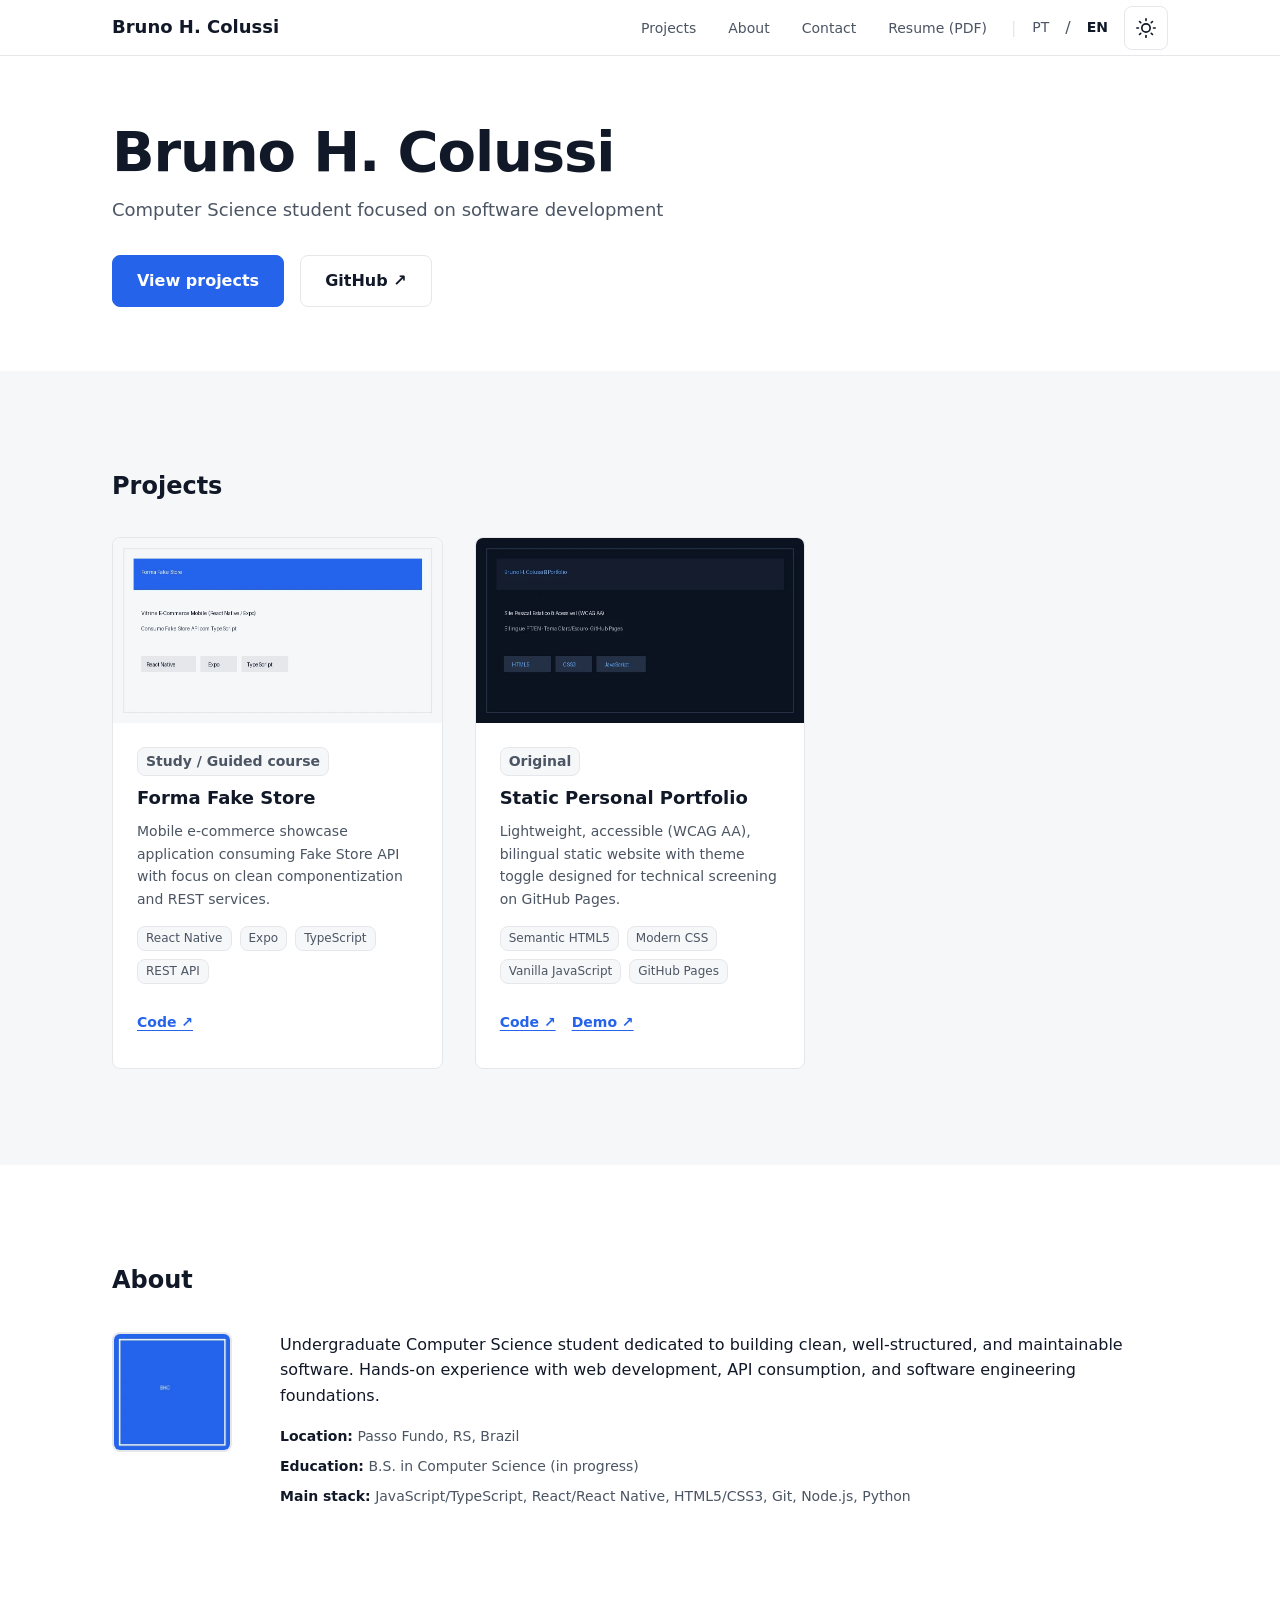
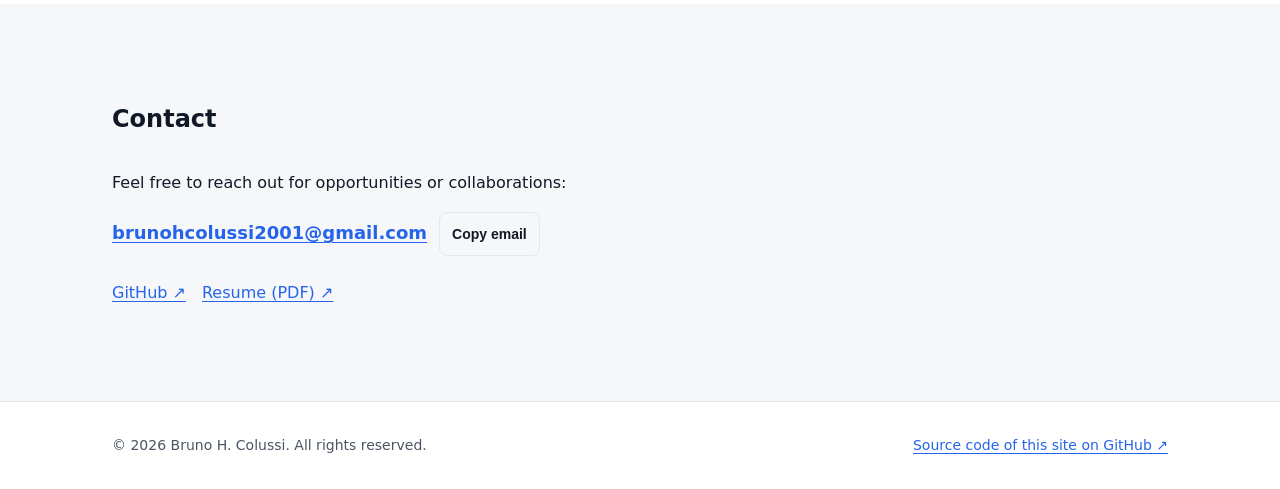
==== en/index.html @ cbc651db "feat: release portfolio v1.0 (estatico, acessivel, bilingue)" ====
<!DOCTYPE html>
<html lang="en">
<head>
  <meta charset="UTF-8">
  <meta name="viewport" content="width=device-width, initial-scale=1.0">
  <title>Bruno H. Colussi — Portfolio</title>
  <meta name="description" content="Computer Science student focused on software development. Passo Fundo, RS, Brazil. Projects, education and contact.">
  <meta name="theme-color" content="#FFFFFF">

  <!-- SEO & Open Graph -->
  <link rel="canonical" href="https://brunohcolussi.github.io/en/">
  <link rel="alternate" hreflang="pt-BR" href="https://brunohcolussi.github.io/">
  <link rel="alternate" hreflang="en" href="https://brunohcolussi.github.io/en/">
  <link rel="alternate" hreflang="x-default" href="https://brunohcolussi.github.io/">

  <meta property="og:type" content="website">
  <meta property="og:url" content="https://brunohcolussi.github.io/en/">
  <meta property="og:title" content="Bruno H. Colussi — Portfolio">
  <meta property="og:description" content="Computer Science student focused on software development. Passo Fundo, RS, Brazil.">
  <meta property="og:image" content="https://brunohcolussi.github.io/assets/img/social/og-image.webp">

  <meta name="twitter:card" content="summary_large_image">
  <meta name="twitter:title" content="Bruno H. Colussi — Portfolio">
  <meta name="twitter:description" content="Computer Science student focused on software development. Passo Fundo, RS, Brazil.">
  <meta name="twitter:image" content="https://brunohcolussi.github.io/assets/img/social/og-image.webp">

  <!-- Theme anti-flash script -->
  <script>
    (function() {
      var saved = localStorage.getItem('theme');
      if (saved === 'dark' || (!saved && window.matchMedia('(prefers-color-scheme: dark)').matches)) {
        document.documentElement.setAttribute('data-theme', 'dark');
      } else {
        document.documentElement.setAttribute('data-theme', 'light');
      }
    })();
  </script>

  <link rel="stylesheet" href="../assets/css/style.css">
</head>
<body>
  <a href="#main-content" class="skip-link">Skip to main content</a>

  <!-- FIXED HEADER -->
  <header class="site-header">
    <div class="container header-inner">
      <a href="#hero" class="brand" aria-label="Go to top">Bruno H. Colussi</a>

      <div class="nav-group">
        <nav aria-label="Primary navigation">
          <ul class="nav-menu">
            <li><a href="#projects" class="nav-link">Projects</a></li>
            <li><a href="#about" class="nav-link">About</a></li>
            <li><a href="#contact" class="nav-link">Contact</a></li>
            <li><a href="../curriculo.pdf" class="nav-link" target="_blank" rel="noopener">Resume (PDF)</a></li>
          </ul>
        </nav>

        <div class="actions-group">
          <span aria-hidden="true" style="color: var(--border);">|</span>
          <a href="../index.html" class="lang-switch" aria-label="Versão em Português">PT</a>
          <span aria-hidden="true" style="color: var(--text-muted);">/</span>
          <a href="index.html" class="lang-switch" aria-current="true" aria-label="English version (current)">EN</a>

          <button id="theme-toggle" class="btn-icon" type="button" aria-pressed="false" aria-label="Toggle color theme" data-title-light="Switch to dark theme" data-title-dark="Switch to light theme">
            <svg width="20" height="20" viewBox="0 0 24 24" fill="none" stroke="currentColor" stroke-width="2" stroke-linecap="round" stroke-linejoin="round" aria-hidden="true">
              <circle cx="12" cy="12" r="5"></circle>
              <line x1="12" y1="1" x2="12" y2="3"></line>
              <line x1="12" y1="21" x2="12" y2="23"></line>
              <line x1="4.22" y1="4.22" x2="5.64" y2="5.64"></line>
              <line x1="18.36" y1="18.36" x2="19.78" y2="19.78"></line>
              <line x1="1" y1="12" x2="3" y2="12"></line>
              <line x1="21" y1="12" x2="23" y2="12"></line>
              <line x1="4.22" y1="19.78" x2="5.64" y2="18.36"></line>
              <line x1="18.36" y1="5.64" x2="19.78" y2="4.22"></line>
            </svg>
          </button>

          <button id="menu-toggle" class="btn-icon menu-toggle" type="button" aria-expanded="false" aria-controls="mobile-drawer" aria-label="Open navigation menu">
            <svg width="20" height="20" viewBox="0 0 24 24" fill="none" stroke="currentColor" stroke-width="2" stroke-linecap="round" stroke-linejoin="round" aria-hidden="true">
              <line x1="3" y1="12" x2="21" y2="12"></line>
              <line x1="3" y1="6" x2="21" y2="6"></line>
              <line x1="3" y1="18" x2="21" y2="18"></line>
            </svg>
          </button>
        </div>
      </div>
    </div>

    <!-- Mobile Drawer -->
    <div id="mobile-drawer" class="mobile-drawer">
      <ul class="mobile-menu-list">
        <li><a href="#projects" class="nav-link">Projects</a></li>
        <li><a href="#about" class="nav-link">About</a></li>
        <li><a href="#contact" class="nav-link">Contact</a></li>
        <li><a href="../curriculo.pdf" class="nav-link" target="_blank" rel="noopener">Resume (PDF)</a></li>
      </ul>
    </div>
  </header>

  <main id="main-content">
    <!-- HERO SECTION -->
    <section id="hero" class="section hero">
      <div class="container">
        <h1 class="hero-title">Bruno H. Colussi</h1>
        <p class="hero-headline">Computer Science student focused on software development</p>
        <div class="hero-ctas">
          <a href="#projects" class="btn btn-primary">View projects</a>
          <a href="https://github.com/brunohcolussi" class="btn btn-secondary" target="_blank" rel="noopener">GitHub ↗</a>
        </div>
      </div>
    </section>

    <!-- PROJECTS -->
    <section id="projects" class="section section-alt">
      <div class="container">
        <h2 class="section-title">Projects</h2>
        <div class="projects-grid">

          <!-- Card 1: forma-fake-store -->
          <article class="project-card">
            <div class="project-img-wrapper">
              <img src="../assets/img/projects/forma-fake-store.webp" alt="Forma Fake Store mobile application interface showing products list" class="project-img" width="640" height="360" loading="lazy">
            </div>
            <div class="project-card-body">
              <span class="project-badge">Study / Guided course</span>
              <h3 class="project-title">Forma Fake Store</h3>
              <p class="project-desc">Mobile e-commerce showcase application consuming Fake Store API with focus on clean componentization and REST services.</p>
              <ul class="project-tags" aria-label="Technologies used">
                <li class="tag">React Native</li>
                <li class="tag">Expo</li>
                <li class="tag">TypeScript</li>
                <li class="tag">REST API</li>
              </ul>
              <div class="project-links">
                <a href="https://github.com/Vinicius-Hoffelder/forma-fake-store" target="_blank" rel="noopener">Code ↗</a>
              </div>
            </div>
          </article>

          <!-- Card 2: Personal Portfolio -->
          <article class="project-card">
            <div class="project-img-wrapper">
              <img src="../assets/img/projects/portfolio.webp" alt="Homepage of Bruno H. Colussi's personal website" class="project-img" width="640" height="360" loading="lazy">
            </div>
            <div class="project-card-body">
              <span class="project-badge">Original</span>
              <h3 class="project-title">Static Personal Portfolio</h3>
              <p class="project-desc">Lightweight, accessible (WCAG AA), bilingual static website with theme toggle designed for technical screening on GitHub Pages.</p>
              <ul class="project-tags" aria-label="Technologies used">
                <li class="tag">Semantic HTML5</li>
                <li class="tag">Modern CSS</li>
                <li class="tag">Vanilla JavaScript</li>
                <li class="tag">GitHub Pages</li>
              </ul>
              <div class="project-links">
                <a href="https://github.com/brunohcolussi/brunohcolussi.github.io" target="_blank" rel="noopener">Code ↗</a>
                <a href="https://brunohcolussi.github.io/en/" target="_blank" rel="noopener">Demo ↗</a>
              </div>
            </div>
          </article>

        </div>
      </div>
    </section>

    <!-- ABOUT -->
    <section id="about" class="section">
      <div class="container">
        <h2 class="section-title">About</h2>
        <div class="about-content">
          <img src="../assets/img/foto.webp" alt="Photo of Bruno H. Colussi" class="about-avatar" width="120" height="120" loading="lazy">
          <div class="about-details">
            <p class="about-bio">
              Undergraduate Computer Science student dedicated to building clean, well-structured, and maintainable software. Hands-on experience with web development, API consumption, and software engineering foundations.
            </p>
            <ul class="about-meta-list">
              <li class="about-meta-item"><strong>Location:</strong> Passo Fundo, RS, Brazil</li>
              <li class="about-meta-item"><strong>Education:</strong> B.S. in Computer Science (in progress)</li>
              <li class="about-meta-item"><strong>Main stack:</strong> JavaScript/TypeScript, React/React Native, HTML5/CSS3, Git, Node.js, Python</li>
            </ul>
          </div>
        </div>
      </div>
    </section>

    <!-- CONTACT -->
    <section id="contact" class="section section-alt">
      <div class="container">
        <h2 class="section-title">Contact</h2>
        <div class="contact-box">
          <p>Feel free to reach out for opportunities or collaborations:</p>
          <div class="contact-email-row">
            <a href="mailto:brunohcolussi2001@gmail.com" class="contact-email-link">brunohcolussi2001@gmail.com</a>
            <button id="btn-copy-email" type="button" class="btn btn-secondary copy-btn" data-feedback="Copied!">Copy email</button>
            <span id="copy-live-alert" class="sr-only" aria-live="polite" style="position: absolute; width: 1px; height: 1px; overflow: hidden; clip: rect(0,0,0,0);"></span>
          </div>
          <ul class="contact-links-list">
            <li><a href="https://github.com/brunohcolussi" target="_blank" rel="noopener">GitHub ↗</a></li>
            <li><a href="../curriculo.pdf" target="_blank" rel="noopener">Resume (PDF) ↗</a></li>
          </ul>
        </div>
      </div>
    </section>
  </main>

  <!-- FOOTER -->
  <footer class="site-footer">
    <div class="container footer-inner">
      <p>© 2026 Bruno H. Colussi. All rights reserved.</p>
      <p><a href="https://github.com/brunohcolussi/brunohcolussi.github.io" target="_blank" rel="noopener">Source code of this site on GitHub ↗</a></p>
    </div>
  </footer>

  <script src="../assets/js/main.js"></script>
</body>
</html>
---- assets/css/style.css ----
/* ==========================================================================
   TOKENS DE DESIGN (SPECS.md Seção 7)
   ========================================================================== */
:root {
  /* Cores - Tema Claro (Padrão) */
  --bg: #FFFFFF;
  --surface: #F6F7F9;
  --text: #111827;
  --text-muted: #4B5563;
  --border: #E5E7EB;
  --accent: #2563EB;
  --accent-hover: #1D4ED8;
  --on-accent: #FFFFFF;

  /* Tipografia (Fontes de Sistema - D25) */
  --font-sans: system-ui, -apple-system, "Segoe UI", Roboto, "Helvetica Neue", Arial, sans-serif;
  --text-xl: clamp(2rem, 1.2rem + 3.2vw, 3.5rem);
  --text-lg: 1.5rem;
  --text-md: 1.125rem;
  --text-base: 1rem;
  --text-sm: 0.875rem;

  /* Espaçamentos */
  --space-1: 4px;
  --space-2: 8px;
  --space-3: 12px;
  --space-4: 16px;
  --space-5: 24px;
  --space-6: 32px;
  --space-7: 48px;
  --space-8: 64px;
  --space-9: 96px;

  /* Layout */
  --container: 1120px;
  --gutter: 20px;
  --section-y: 64px;
  --radius: 8px;
  --header-height: 56px;

  /* Transição */
  --transition: 150ms ease-out;
}

@media (min-width: 768px) {
  :root {
    --gutter: 32px;
  }
}

@media (min-width: 1024px) {
  :root {
    --section-y: 96px;
  }
}

/* Tema Escuro - Automático via Sistema */
@media (prefers-color-scheme: dark) {
  :root:not([data-theme="light"]) {
    --bg: #0B1220;
    --surface: #131C2E;
    --text: #E5E7EB;
    --text-muted: #9CA3AF;
    --border: #243044;
    --accent: #60A5FA;
    --accent-hover: #93C5FD;
    --on-accent: #0B1220;
  }
}

/* Tema Escuro - Forçado via Atributo */
[data-theme="dark"] {
  --bg: #0B1220;
  --surface: #131C2E;
  --text: #E5E7EB;
  --text-muted: #9CA3AF;
  --border: #243044;
  --accent: #60A5FA;
  --accent-hover: #93C5FD;
  --on-accent: #0B1220;
}

/* Tema Claro - Forçado via Atributo */
[data-theme="light"] {
  --bg: #FFFFFF;
  --surface: #F6F7F9;
  --text: #111827;
  --text-muted: #4B5563;
  --border: #E5E7EB;
  --accent: #2563EB;
  --accent-hover: #1D4ED8;
  --on-accent: #FFFFFF;
}

/* ==========================================================================
   RESET E BASE
   ========================================================================== */
*, *::before, *::after {
  box-sizing: border-box;
  margin: 0;
  padding: 0;
}

html {
  font-family: var(--font-sans);
  font-size: 16px;
  line-height: 1.6;
  color: var(--text);
  background-color: var(--bg);
  scroll-behavior: smooth;
  -webkit-text-size-adjust: 100%;
}

@media (prefers-reduced-motion: reduce) {
  html {
    scroll-behavior: auto;
  }
  *, *::before, *::after {
    animation-duration: 0.01ms !important;
    animation-iteration-count: 1 !important;
    transition-duration: 0.01ms !important;
    scroll-behavior: auto !important;
  }
}

body {
  min-height: 100vh;
  display: flex;
  flex-direction: column;
}

img {
  max-width: 100%;
  height: auto;
  display: block;
}

a {
  color: var(--accent);
  text-decoration: underline;
  text-underline-offset: 3px;
  transition: color var(--transition);
}

a:hover {
  color: var(--accent-hover);
}

:focus-visible {
  outline: 3px solid var(--accent);
  outline-offset: 2px;
}

/* Skip Link (Acessibilidade) */
.skip-link {
  position: absolute;
  top: -100px;
  left: var(--space-4);
  background: var(--accent);
  color: var(--on-accent);
  padding: var(--space-2) var(--space-4);
  border-radius: var(--radius);
  text-decoration: none;
  font-weight: 600;
  z-index: 1000;
  transition: top var(--transition);
}

.skip-link:focus {
  top: var(--space-4);
}

/* Layout Utilitários */
.container {
  width: 100%;
  max-width: var(--container);
  margin-left: auto;
  margin-right: auto;
  padding-left: var(--gutter);
  padding-right: var(--gutter);
}

.section {
  padding-top: var(--section-y);
  padding-bottom: var(--section-y);
  scroll-margin-top: var(--header-height);
}

.section-alt {
  background-color: var(--surface);
}

.section-title {
  font-size: var(--text-lg);
  font-weight: 700;
  margin-bottom: var(--space-6);
  color: var(--text);
}

/* ==========================================================================
   HEADER E NAVEGAÇÃO
   ========================================================================== */
.site-header {
  position: sticky;
  top: 0;
  left: 0;
  width: 100%;
  height: var(--header-height);
  background-color: var(--bg);
  border-bottom: 1px solid var(--border);
  z-index: 100;
}

.header-inner {
  display: flex;
  align-items: center;
  justify-content: space-between;
  height: 100%;
}

.brand {
  font-size: var(--text-md);
  font-weight: 700;
  color: var(--text);
  text-decoration: none;
}

.nav-group {
  display: flex;
  align-items: center;
  gap: var(--space-4);
}

.nav-menu {
  display: none;
  list-style: none;
  gap: var(--space-4);
}

.nav-link {
  font-size: var(--text-sm);
  color: var(--text-muted);
  text-decoration: none;
  padding: var(--space-2);
  border-radius: var(--radius);
  transition: color var(--transition);
}

.nav-link:hover,
.nav-link[aria-current="page"] {
  color: var(--text);
  font-weight: 600;
}

.actions-group {
  display: flex;
  align-items: center;
  gap: var(--space-2);
}

.btn-icon {
  display: inline-flex;
  align-items: center;
  justify-content: center;
  min-width: 44px;
  min-height: 44px;
  background: transparent;
  border: 1px solid var(--border);
  border-radius: var(--radius);
  color: var(--text);
  cursor: pointer;
  padding: var(--space-2);
  transition: background-color var(--transition), border-color var(--transition);
}

.btn-icon:hover {
  background-color: var(--surface);
}

.lang-switch {
  font-size: var(--text-sm);
  text-decoration: none;
  color: var(--text-muted);
  padding: var(--space-2);
  min-height: 44px;
  display: inline-flex;
  align-items: center;
}

.lang-switch[aria-current="true"] {
  font-weight: 700;
  color: var(--text);
}

.menu-toggle {
  display: inline-flex;
}

@media (min-width: 768px) {
  .nav-menu {
    display: flex;
  }
  .menu-toggle {
    display: none;
  }
}

/* Mobile Drawer Menu */
.mobile-drawer {
  display: none;
  position: fixed;
  top: var(--header-height);
  left: 0;
  width: 100%;
  background-color: var(--bg);
  border-bottom: 1px solid var(--border);
  padding: var(--space-4) var(--gutter);
  z-index: 99;
}

.mobile-drawer.is-open {
  display: block;
}

.mobile-menu-list {
  list-style: none;
  display: flex;
  flex-direction: column;
  gap: var(--space-2);
}

.mobile-menu-list .nav-link {
  display: block;
  padding: var(--space-3) 0;
  font-size: var(--text-md);
}

/* ==========================================================================
   HERO SECTION
   ========================================================================== */
.hero {
  padding-top: var(--space-8);
  padding-bottom: var(--space-8);
}

.hero-title {
  font-size: var(--text-xl);
  font-weight: 800;
  line-height: 1.15;
  letter-spacing: -0.02em;
  color: var(--text);
  margin-bottom: var(--space-3);
}

.hero-headline {
  font-size: var(--text-md);
  color: var(--text-muted);
  max-width: 650px;
  line-height: 1.5;
  margin-bottom: var(--space-6);
}

.hero-ctas {
  display: flex;
  flex-wrap: wrap;
  gap: var(--space-4);
}

.btn {
  display: inline-flex;
  align-items: center;
  justify-content: center;
  min-height: 44px;
  padding: var(--space-3) var(--space-5);
  border-radius: var(--radius);
  font-size: var(--text-base);
  font-weight: 600;
  text-decoration: none;
  cursor: pointer;
  transition: background-color var(--transition), color var(--transition), border-color var(--transition);
}

.btn-primary {
  background-color: var(--accent);
  color: var(--on-accent);
  border: 1px solid var(--accent);
}

.btn-primary:hover {
  background-color: var(--accent-hover);
  border-color: var(--accent-hover);
  color: var(--on-accent);
}

.btn-secondary {
  background-color: transparent;
  color: var(--text);
  border: 1px solid var(--border);
}

.btn-secondary:hover {
  background-color: var(--surface);
  color: var(--text);
}

/* ==========================================================================
   PROJETOS (GRADE E CARDS)
   ========================================================================== */
.projects-grid {
  display: grid;
  grid-template-columns: 1fr;
  gap: var(--space-6);
}

@media (min-width: 768px) {
  .projects-grid {
    grid-template-columns: repeat(2, 1fr);
  }
}

@media (min-width: 1024px) {
  .projects-grid {
    grid-template-columns: repeat(3, 1fr);
  }
}

.project-card {
  background-color: var(--bg);
  border: 1px solid var(--border);
  border-radius: var(--radius);
  overflow: hidden;
  display: flex;
  flex-direction: column;
  transition: transform var(--transition), box-shadow var(--transition);
}

.project-card:hover {
  transform: translateY(-2px);
  box-shadow: 0 4px 12px rgba(0, 0, 0, 0.05);
}

.project-img-wrapper {
  position: relative;
  width: 100%;
  aspect-ratio: 16 / 9;
  background-color: var(--surface);
  overflow: hidden;
}

.project-img {
  width: 100%;
  height: 100%;
  object-fit: cover;
}

.project-card-body {
  padding: var(--space-5);
  display: flex;
  flex-direction: column;
  flex-grow: 1;
}

.project-badge {
  display: inline-block;
  align-self: flex-start;
  font-size: var(--text-sm);
  font-weight: 600;
  color: var(--text-muted);
  background-color: var(--surface);
  padding: 2px var(--space-2);
  border-radius: var(--radius);
  margin-bottom: var(--space-2);
  border: 1px solid var(--border);
}

.project-title {
  font-size: var(--text-md);
  font-weight: 700;
  margin-bottom: var(--space-2);
  color: var(--text);
}

.project-desc {
  font-size: var(--text-sm);
  color: var(--text-muted);
  margin-bottom: var(--space-4);
  flex-grow: 1;
}

.project-tags {
  display: flex;
  flex-wrap: wrap;
  gap: var(--space-2);
  list-style: none;
  margin-bottom: var(--space-4);
}

.tag {
  font-size: 0.75rem;
  font-weight: 500;
  color: var(--text-muted);
  background-color: var(--surface);
  border: 1px solid var(--border);
  padding: 2px var(--space-2);
  border-radius: var(--radius);
}

.project-links {
  display: flex;
  gap: var(--space-4);
  align-items: center;
}

.project-links a {
  font-size: var(--text-sm);
  font-weight: 600;
  display: inline-flex;
  align-items: center;
  gap: 4px;
  min-height: 44px;
}

/* ==========================================================================
   SOBRE
   ========================================================================== */
.about-content {
  display: flex;
  flex-direction: column;
  gap: var(--space-6);
}

@media (min-width: 768px) {
  .about-content {
    flex-direction: row;
    align-items: flex-start;
    gap: var(--space-7);
  }
}

.about-avatar {
  width: 96px;
  height: 96px;
  border-radius: var(--radius);
  object-fit: cover;
  border: 2px solid var(--border);
  flex-shrink: 0;
}

@media (min-width: 1024px) {
  .about-avatar {
    width: 120px;
    height: 120px;
  }
}

.about-details {
  flex-grow: 1;
}

.about-bio {
  font-size: var(--text-base);
  color: var(--text);
  line-height: 1.6;
  margin-bottom: var(--space-4);
}

.about-meta-list {
  list-style: none;
  display: flex;
  flex-direction: column;
  gap: var(--space-2);
}

.about-meta-item {
  font-size: var(--text-sm);
  color: var(--text-muted);
}

.about-meta-item strong {
  color: var(--text);
}

/* ==========================================================================
   CONTATO
   ========================================================================== */
.contact-box {
  display: flex;
  flex-direction: column;
  gap: var(--space-4);
  max-width: 600px;
}

.contact-email-row {
  display: flex;
  align-items: center;
  flex-wrap: wrap;
  gap: var(--space-3);
}

.contact-email-link {
  font-size: var(--text-md);
  font-weight: 600;
}

.copy-btn {
  font-size: var(--text-sm);
  padding: var(--space-2) var(--space-3);
  min-height: 44px;
  cursor: pointer;
}

.contact-links-list {
  list-style: none;
  display: flex;
  flex-wrap: wrap;
  gap: var(--space-4);
  margin-top: var(--space-2);
}

/* ==========================================================================
   FOOTER
   ========================================================================== */
.site-footer {
  margin-top: auto;
  border-top: 1px solid var(--border);
  padding: var(--space-6) 0;
  font-size: var(--text-sm);
  color: var(--text-muted);
}

.footer-inner {
  display: flex;
  flex-direction: column;
  gap: var(--space-2);
  align-items: flex-start;
}

@media (min-width: 768px) {
  .footer-inner {
    flex-direction: row;
    justify-content: space-between;
    align-items: center;
  }
}

/* ==========================================================================
   PÁGINA 404
   ========================================================================== */
.error-page-container {
  padding-top: var(--space-9);
  padding-bottom: var(--space-9);
  text-align: center;
}

.error-code {
  font-size: var(--text-xl);
  font-weight: 800;
  color: var(--accent);
  margin-bottom: var(--space-2);
}

.error-message {
  font-size: var(--text-md);
  color: var(--text-muted);
  margin-bottom: var(--space-6);
}
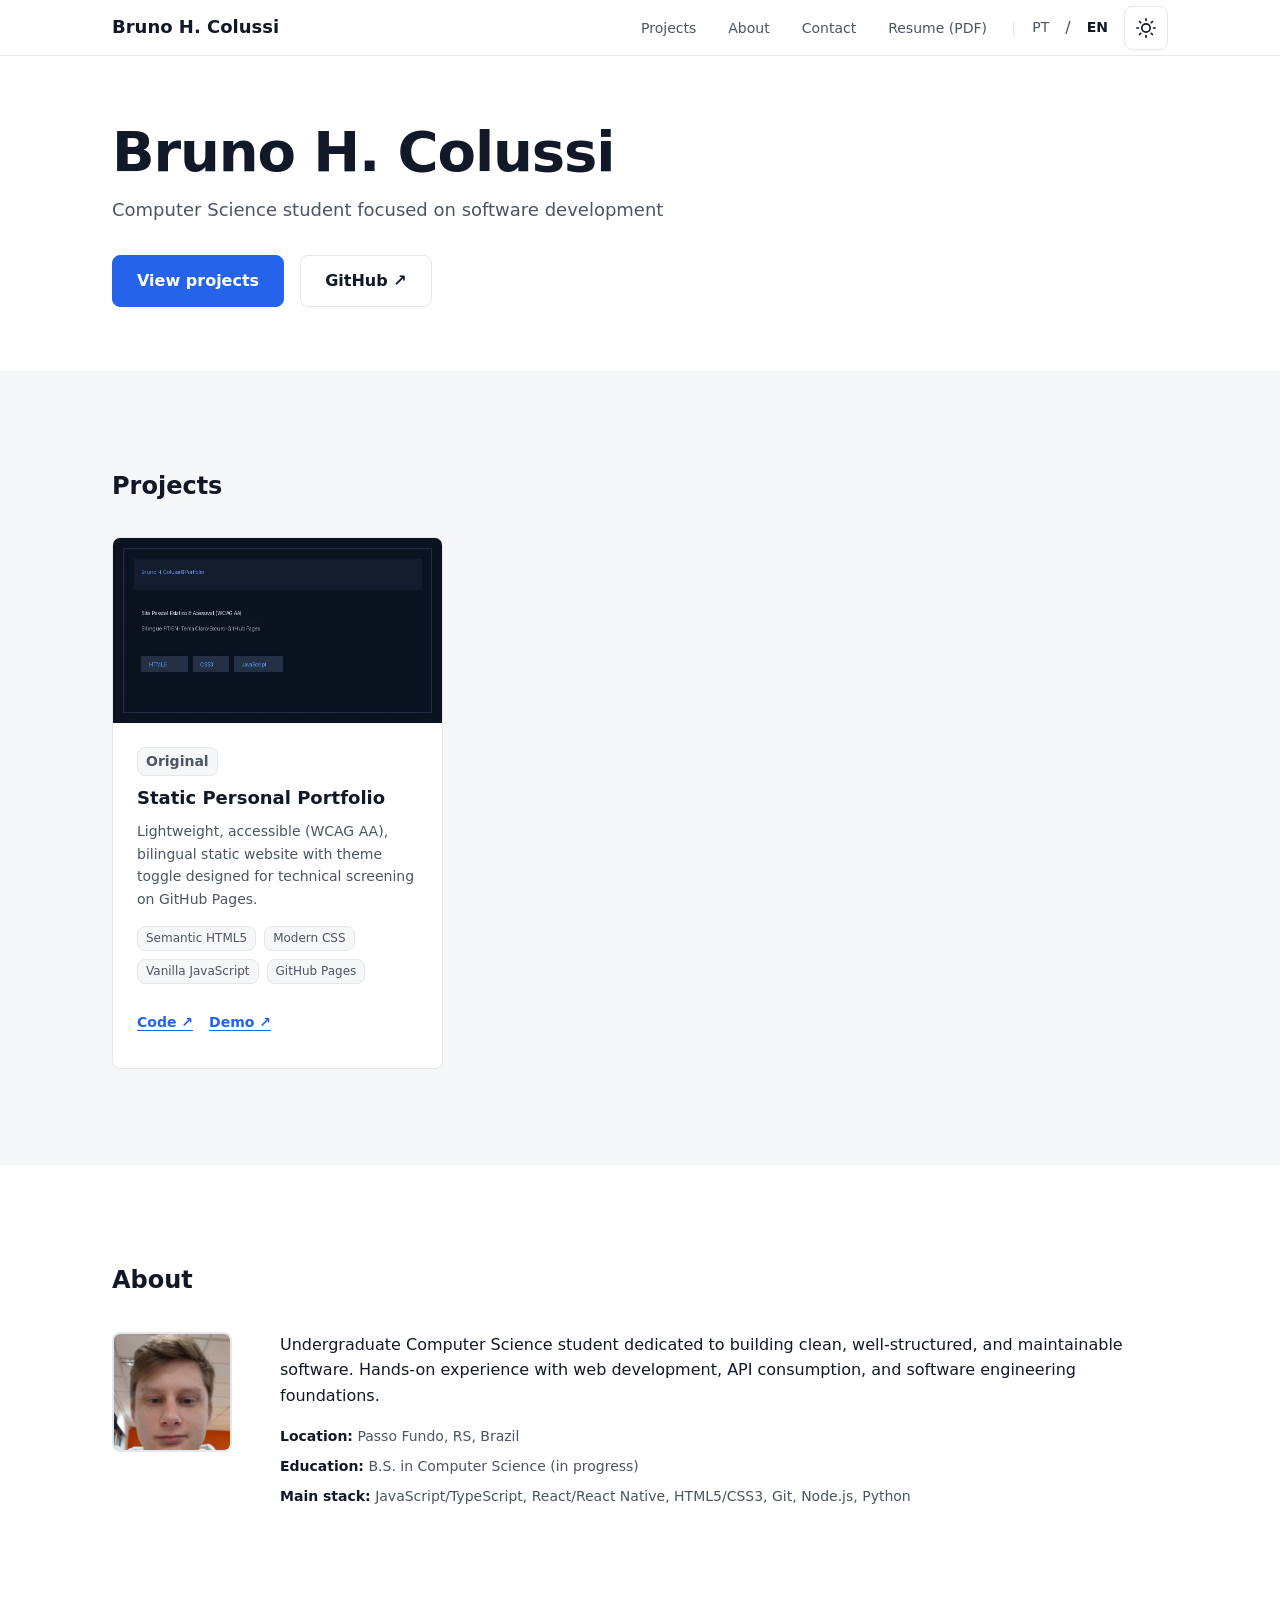
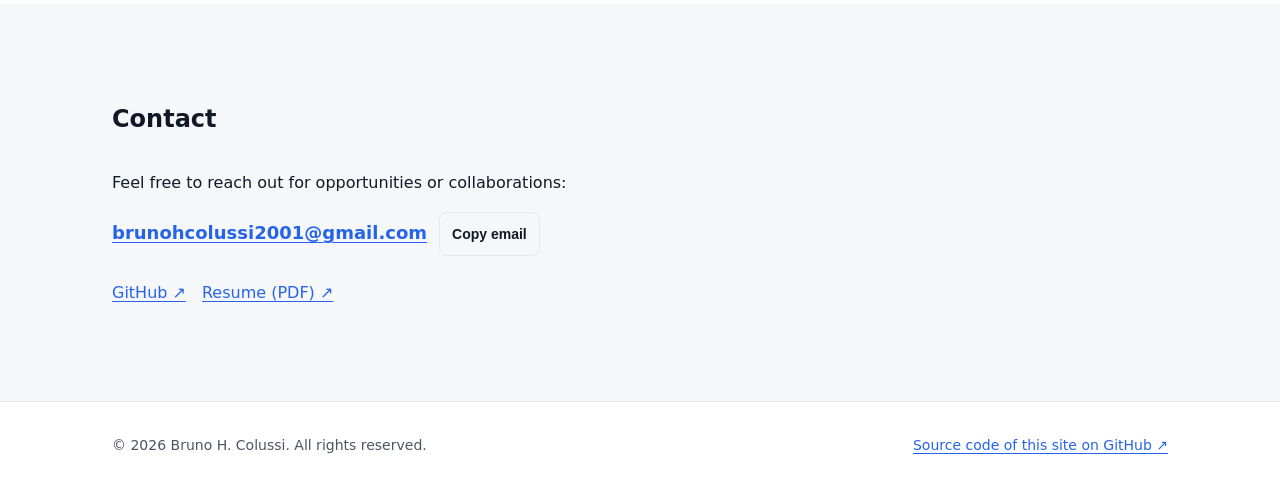
==== commit 97a34008: "fix: remove forma-fake-store project and update author photo in about section" ====
--- a/en/index.html
+++ b/en/index.html
@@ -117,28 +117,7 @@
         <h2 class="section-title">Projects</h2>
         <div class="projects-grid">
 
-          <!-- Card 1: forma-fake-store -->
-          <article class="project-card">
-            <div class="project-img-wrapper">
-              <img src="../assets/img/projects/forma-fake-store.webp" alt="Forma Fake Store mobile application interface showing products list" class="project-img" width="640" height="360" loading="lazy">
-            </div>
-            <div class="project-card-body">
-              <span class="project-badge">Study / Guided course</span>
-              <h3 class="project-title">Forma Fake Store</h3>
-              <p class="project-desc">Mobile e-commerce showcase application consuming Fake Store API with focus on clean componentization and REST services.</p>
-              <ul class="project-tags" aria-label="Technologies used">
-                <li class="tag">React Native</li>
-                <li class="tag">Expo</li>
-                <li class="tag">TypeScript</li>
-                <li class="tag">REST API</li>
-              </ul>
-              <div class="project-links">
-                <a href="https://github.com/Vinicius-Hoffelder/forma-fake-store" target="_blank" rel="noopener">Code ↗</a>
-              </div>
-            </div>
-          </article>
-
-          <!-- Card 2: Personal Portfolio -->
+          <!-- Card: Personal Portfolio -->
           <article class="project-card">
             <div class="project-img-wrapper">
               <img src="../assets/img/projects/portfolio.webp" alt="Homepage of Bruno H. Colussi's personal website" class="project-img" width="640" height="360" loading="lazy">
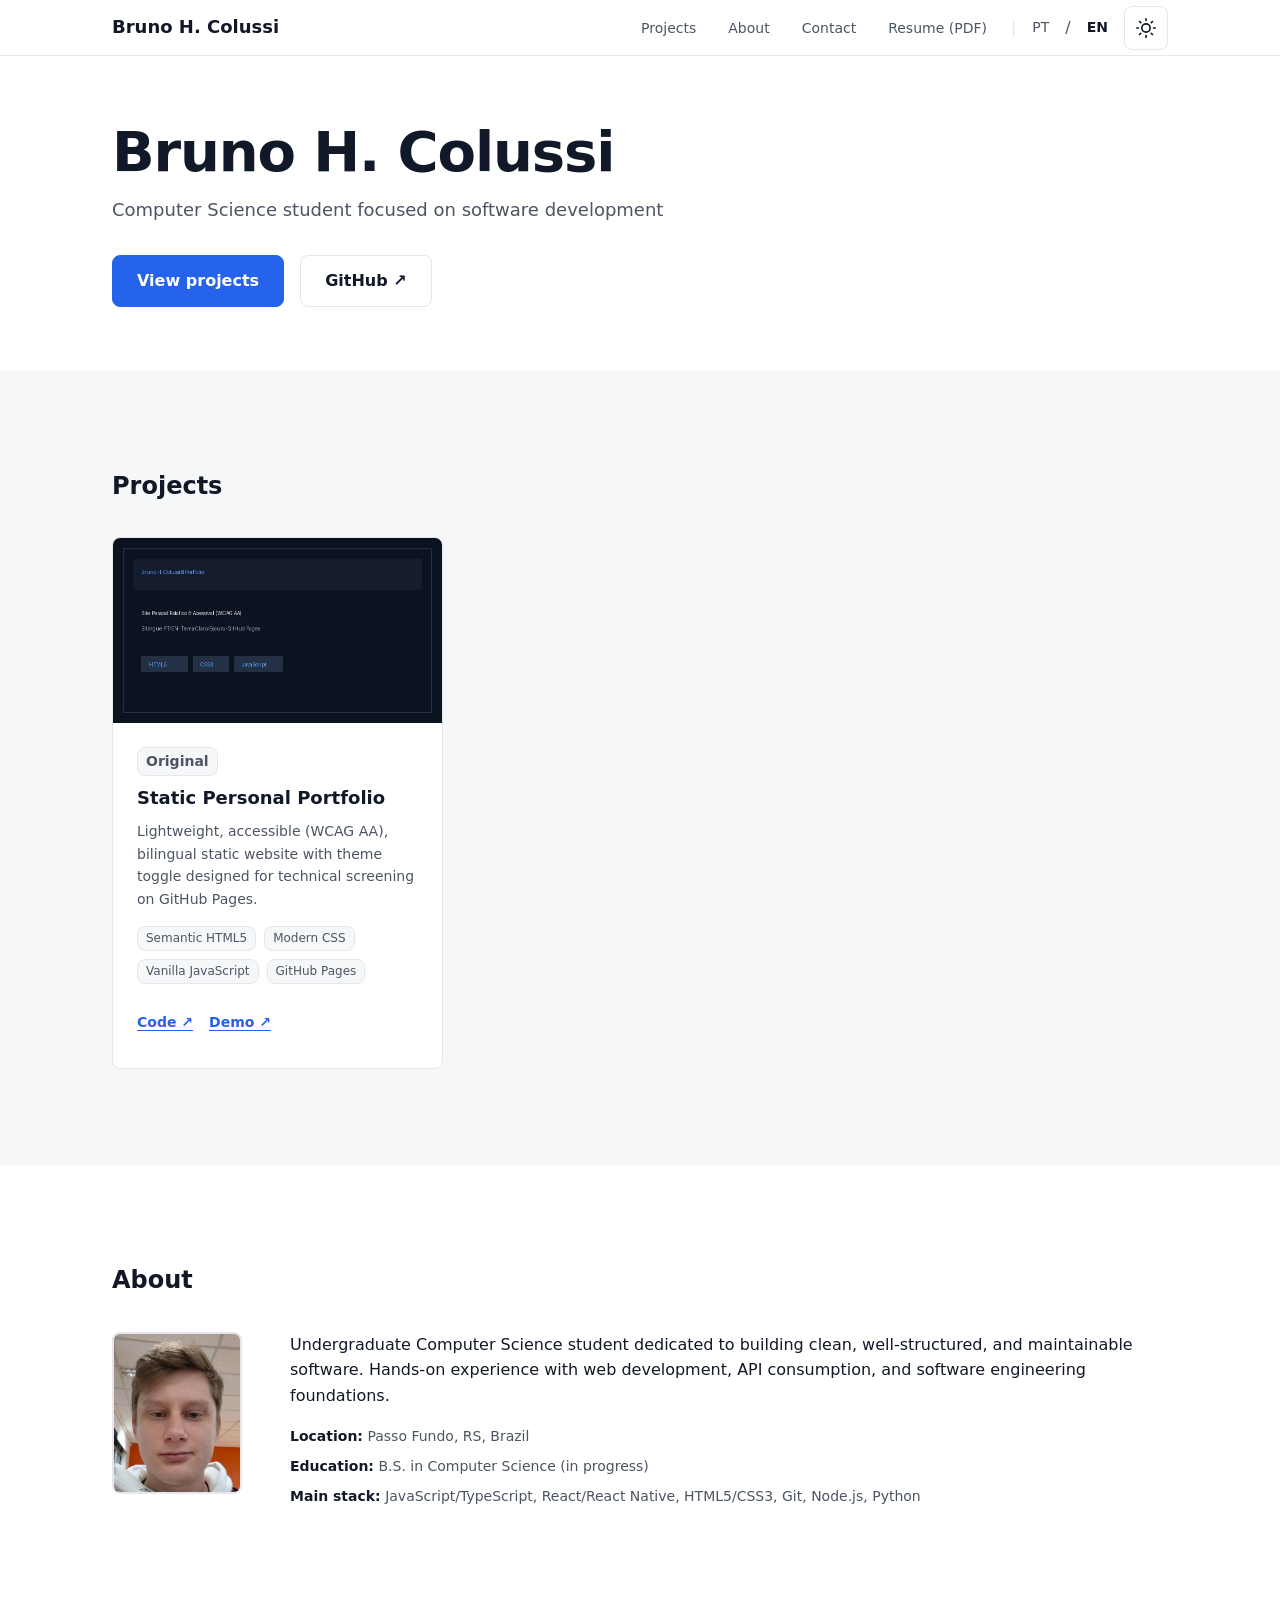
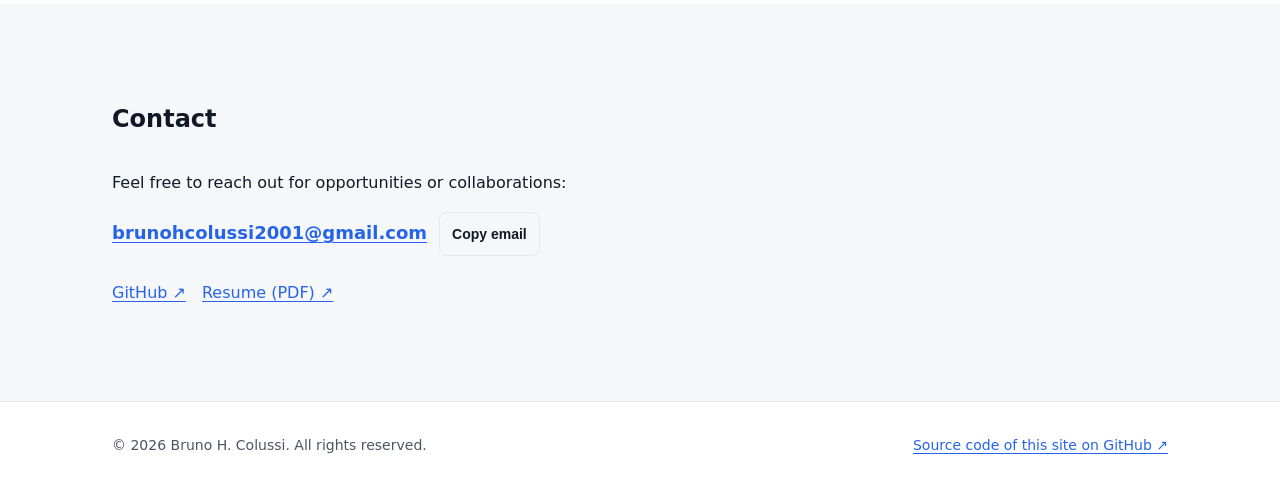
==== commit ba75dc73: "style: optimize avatar framing to full portrait (4:5) without facial cropping" ====
--- a/en/index.html
+++ b/en/index.html
@@ -148,7 +148,7 @@
       <div class="container">
         <h2 class="section-title">About</h2>
         <div class="about-content">
-          <img src="../assets/img/foto.webp" alt="Photo of Bruno H. Colussi" class="about-avatar" width="120" height="120" loading="lazy">
+          <img src="../assets/img/foto.webp" alt="Photo of Bruno H. Colussi" class="about-avatar" width="120" height="150" loading="lazy">
           <div class="about-details">
             <p class="about-bio">
               Undergraduate Computer Science student dedicated to building clean, well-structured, and maintainable software. Hands-on experience with web development, API consumption, and software engineering foundations.
--- a/assets/css/style.css
+++ b/assets/css/style.css
@@ -538,8 +538,9 @@
 }
 
 .about-avatar {
-  width: 96px;
-  height: 96px;
+  width: 100px;
+  aspect-ratio: 4 / 5;
+  height: auto;
   border-radius: var(--radius);
   object-fit: cover;
   border: 2px solid var(--border);
@@ -548,8 +549,7 @@
 
 @media (min-width: 1024px) {
   .about-avatar {
-    width: 120px;
-    height: 120px;
+    width: 130px;
   }
 }
 
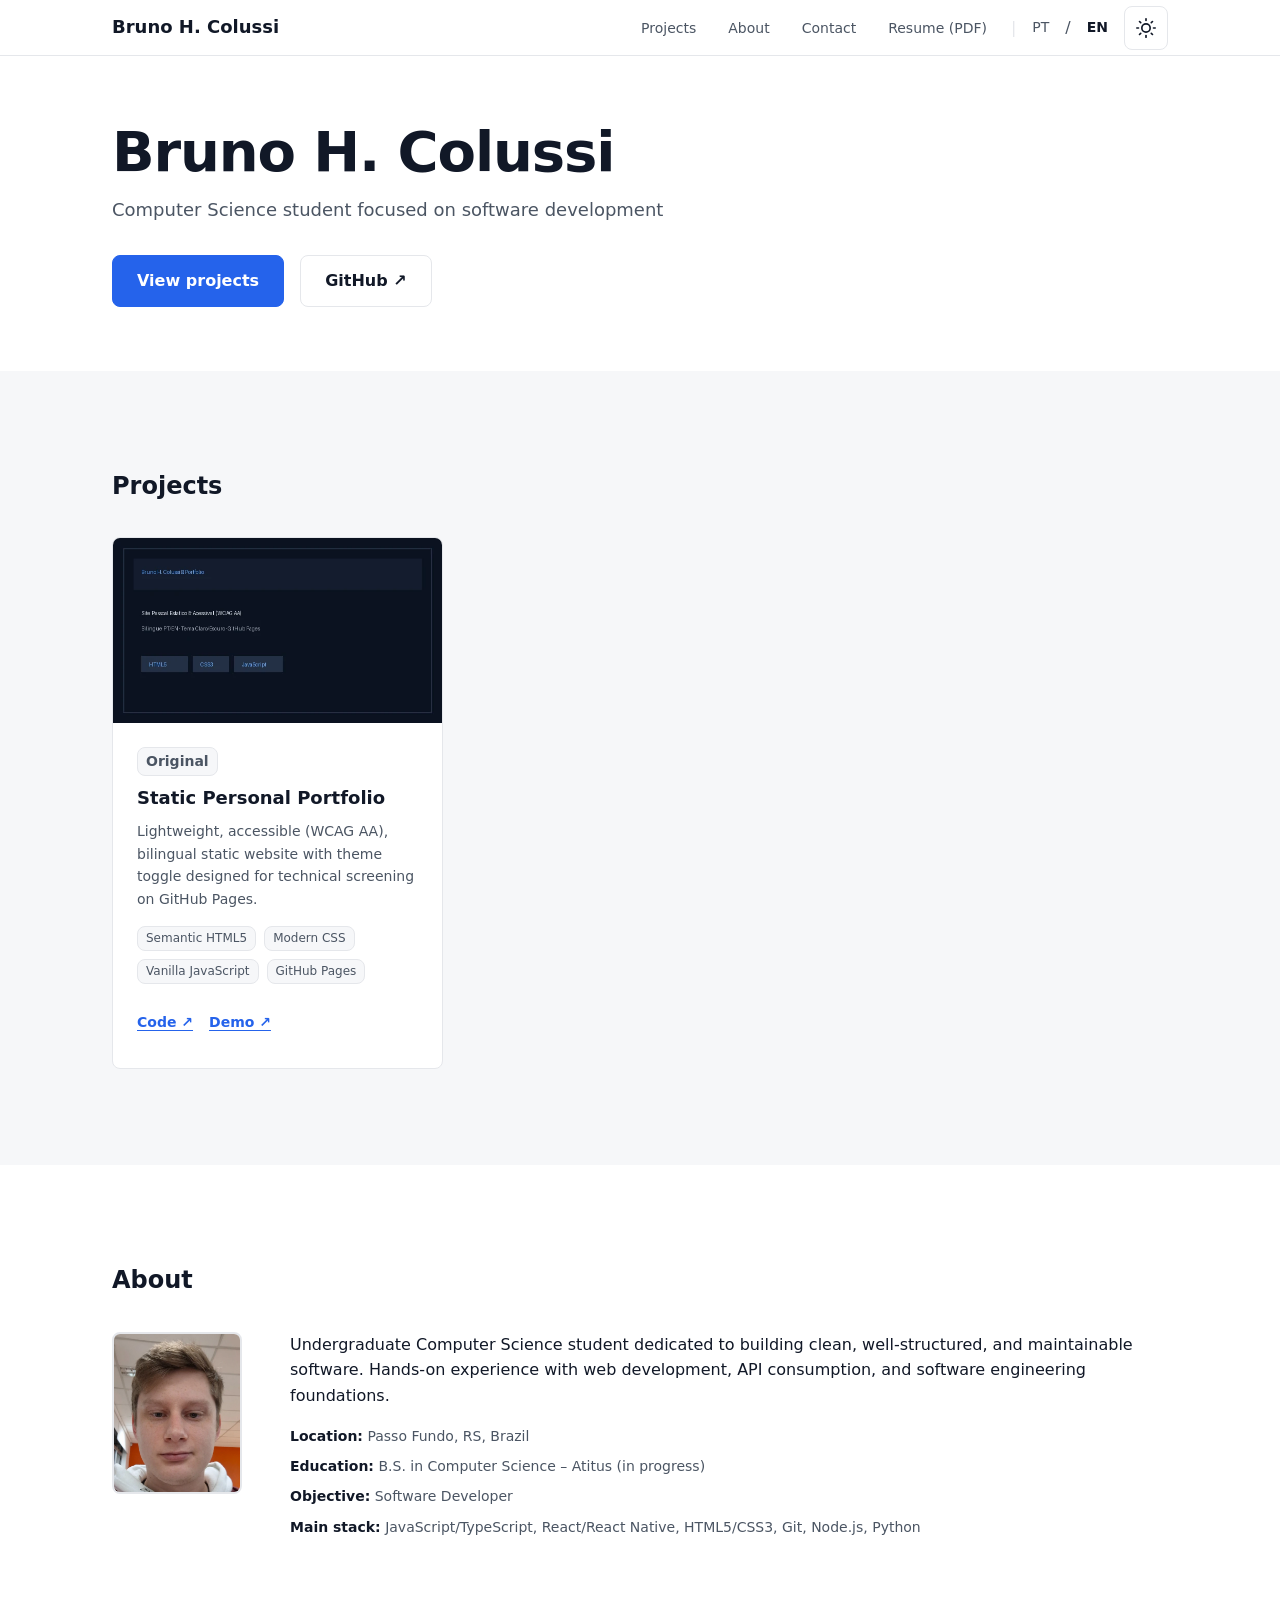
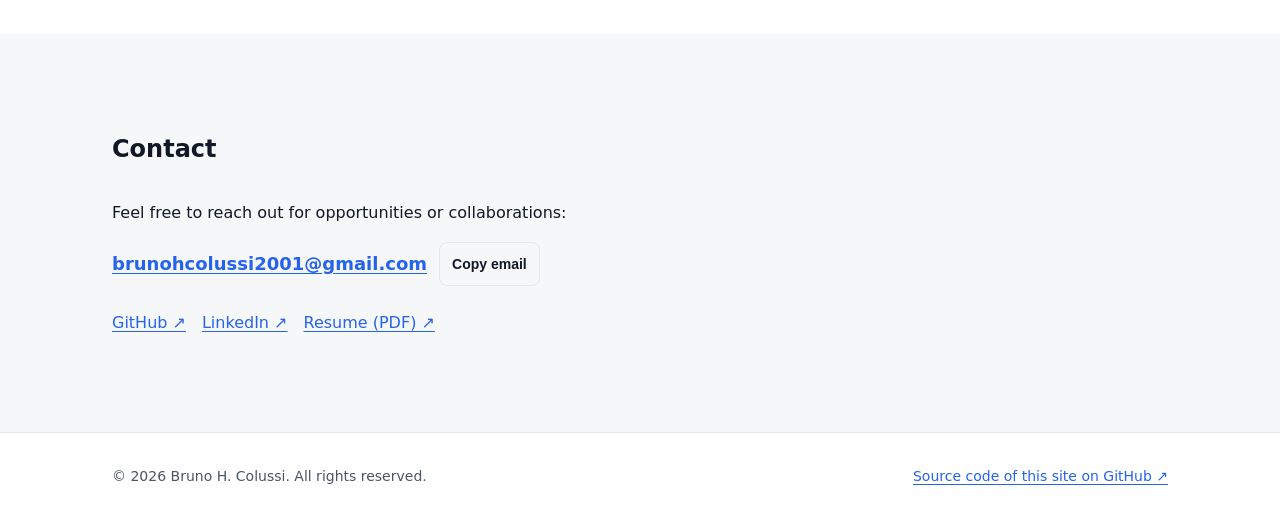
==== commit 2dbdd144: "feat: update resume with author official CV and add LinkedIn link" ====
--- a/en/index.html
+++ b/en/index.html
@@ -155,7 +155,8 @@
             </p>
             <ul class="about-meta-list">
               <li class="about-meta-item"><strong>Location:</strong> Passo Fundo, RS, Brazil</li>
-              <li class="about-meta-item"><strong>Education:</strong> B.S. in Computer Science (in progress)</li>
+              <li class="about-meta-item"><strong>Education:</strong> B.S. in Computer Science – Atitus (in progress)</li>
+              <li class="about-meta-item"><strong>Objective:</strong> Software Developer</li>
               <li class="about-meta-item"><strong>Main stack:</strong> JavaScript/TypeScript, React/React Native, HTML5/CSS3, Git, Node.js, Python</li>
             </ul>
           </div>
@@ -176,6 +177,7 @@
           </div>
           <ul class="contact-links-list">
             <li><a href="https://github.com/brunohcolussi" target="_blank" rel="noopener">GitHub ↗</a></li>
+            <li><a href="https://www.linkedin.com/in/bruno-hoffelder-colussi-a3b602310/" target="_blank" rel="noopener">LinkedIn ↗</a></li>
             <li><a href="../curriculo.pdf" target="_blank" rel="noopener">Resume (PDF) ↗</a></li>
           </ul>
         </div>
